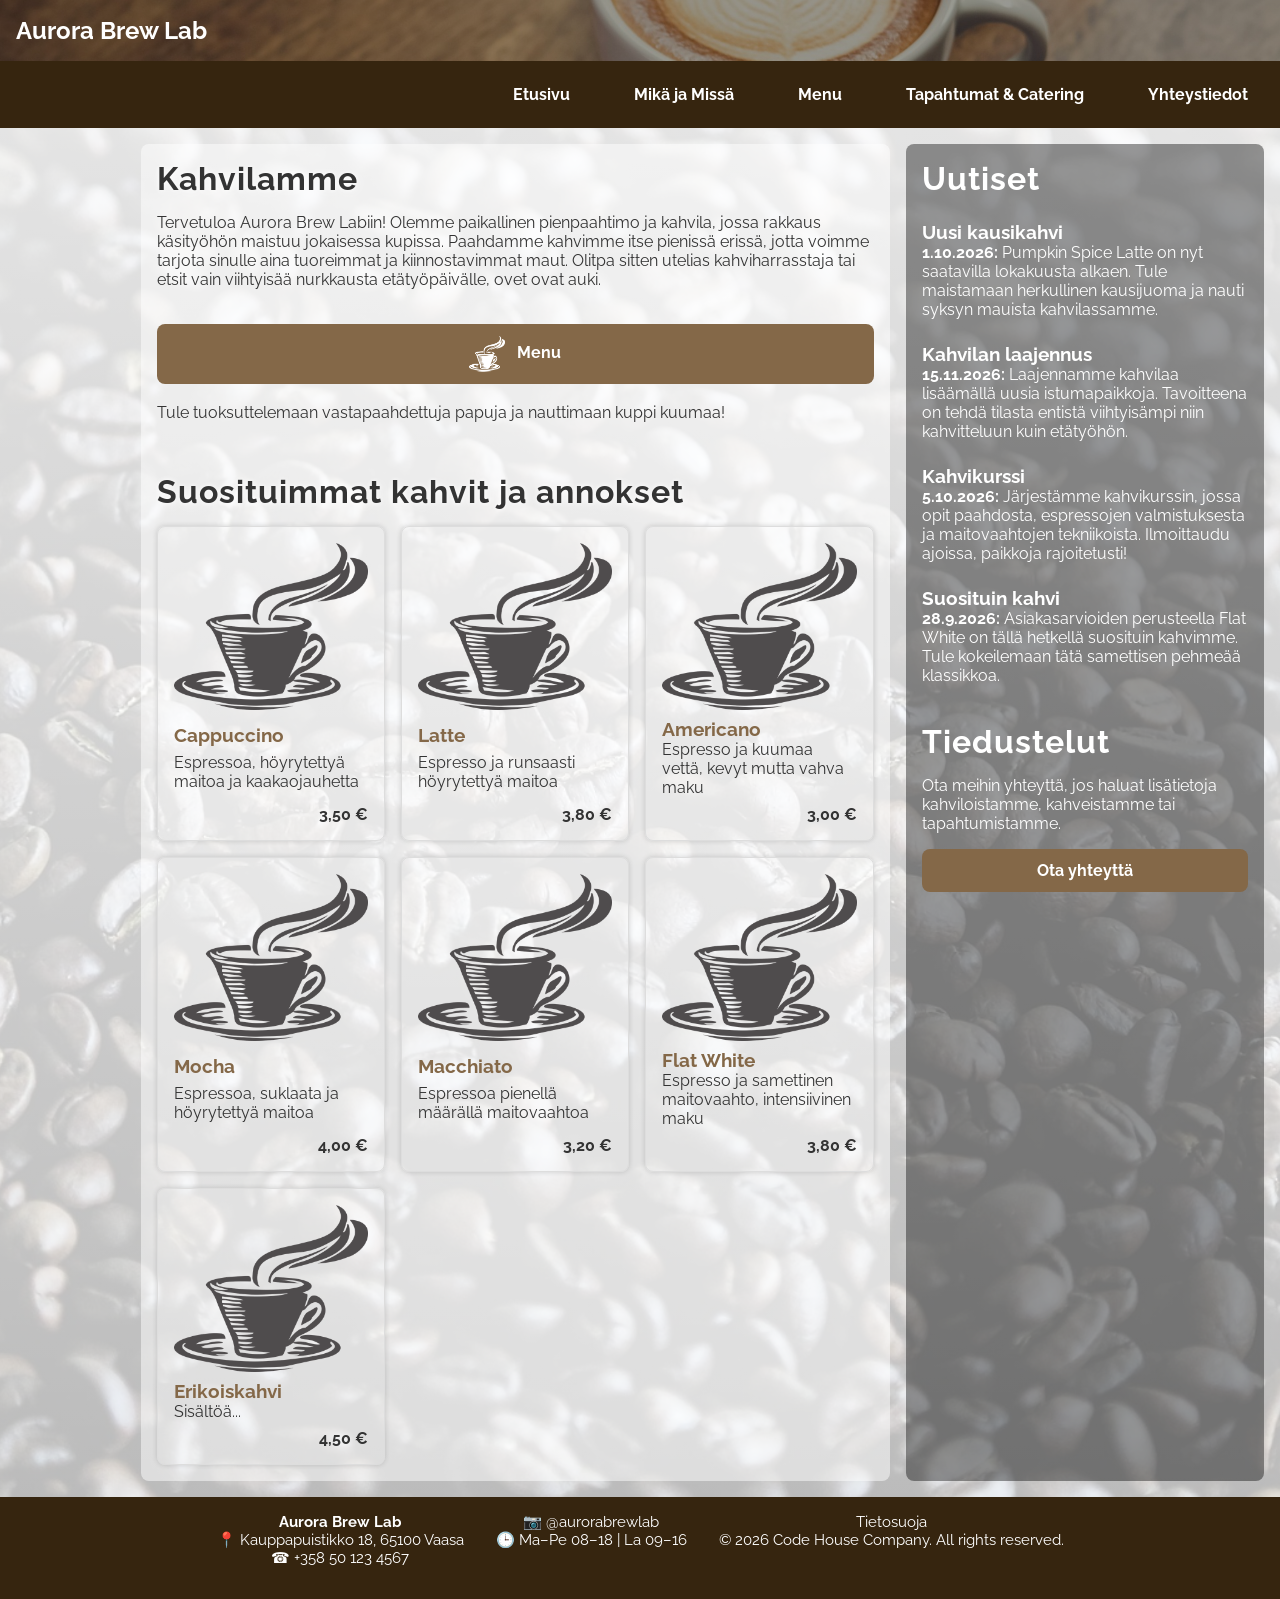
==== index.html @ 969143ee "First commit" ====
<!doctype html>
<html lang="fi">
  <head>
    <meta charset="UTF-8" />
    <meta name="viewport" content="width=device-width, initial-scale=1.0" />
    <title>Aurora Brew</title>
    <link rel="stylesheet" href="css/styles.css" />
    <link rel="icon" href="images/favicon.ico" type="image/x-icon" />
  </head>

  <body>
    <header id="header"></header>

    <main>
      <h2 id="kahvilamme">Kahvilamme</h2>
      <p>
        Tervetuloa Aurora Brew Labiin! Olemme paikallinen pienpaahtimo ja
        kahvila, jossa rakkaus käsityöhön maistuu jokaisessa kupissa. Paahdamme
        kahvimme itse pienissä erissä, jotta voimme tarjota sinulle aina
        tuoreimmat ja kiinnostavimmat maut. Olitpa sitten utelias
        kahviharrasstaja tai etsit vain viihtyisää nurkkausta etätyöpäivälle,
        ovet ovat auki.
      </p>
      <br />
      <a href="menu.html" class="action-btn" aria-label="menu">
        <img src="images/default.png" alt="Coffee image" />
        Menu
      </a>
      <br />
      <p>
        Tule tuoksuttelemaan vastapaahdettuja papuja ja nauttimaan kuppi kuumaa!
      </p>
      <br />
      <section class="program-section">
        <h2 id="suositut">Suosituimmat kahvit ja annokset</h2>

        <div class="card-grid">
          <div class="card">
            <img src="images/default.png" alt="Cappuccino" />
            <h3>Cappuccino</h3>
            <p>Espressoa, höyrytettyä maitoa ja kaakaojauhetta</p>
            <strong class="price">3,50 €</strong>
          </div>

          <div class="card">
            <img src="images/default.png" alt="Latte" />
            <h3>Latte</h3>
            <p>Espresso ja runsaasti höyrytettyä maitoa</p>
            <strong class="price">3,80 €</strong>
          </div>

          <div class="card">
            <img src="images/default.png" alt="Americano" />
            <h3>Americano</h3>
            <p>Espresso ja kuumaa vettä, kevyt mutta vahva maku</p>
            <strong class="price">3,00 €</strong>
          </div>

          <div class="card">
            <img src="images/default.png" alt="Mocha" />
            <h3>Mocha</h3>
            <p>Espressoa, suklaata ja höyrytettyä maitoa</p>
            <strong class="price">4,00 €</strong>
          </div>

          <div class="card">
            <img src="images/default.png" alt="Macchiato" />
            <h3>Macchiato</h3>
            <p>Espressoa pienellä määrällä maitovaahtoa</p>
            <strong class="price">3,20 €</strong>
          </div>

          <div class="card">
            <img src="images/default.png" alt="Flat White" />
            <h3>Flat White</h3>
            <p>Espresso ja samettinen maitovaahto, intensiivinen maku</p>
            <strong class="price">3,80 €</strong>
          </div>

          <div class="card">
            <img src="images/default.png" alt="Special" />
            <h3>Erikoiskahvi</h3>
            <p>Sisältöä...</p>
            <strong class="price">4,50 €</strong>
          </div>
        </div>
      </section>
    </main>

    <aside>
      <h2>Uutiset</h2>

      <ul>
        <li>
          <h3>Uusi kausikahvi</h3>
          <p>
            <strong>1.10.2026:</strong> Pumpkin Spice Latte on nyt saatavilla
            lokakuusta alkaen. Tule maistamaan herkullinen kausijuoma ja nauti
            syksyn mauista kahvilassamme.
          </p>
        </li>
        <li>
          <h3>Kahvilan laajennus</h3>
          <p>
            <strong>15.11.2026:</strong> Laajennamme kahvilaa lisäämällä uusia
            istumapaikkoja. Tavoitteena on tehdä tilasta entistä viihtyisämpi
            niin kahvitteluun kuin etätyöhön.
          </p>
        </li>
        <li>
          <h3>Kahvikurssi</h3>
          <p>
            <strong>5.10.2026:</strong> Järjestämme kahvikurssin, jossa opit
            paahdosta, espressojen valmistuksesta ja maitovaahtojen
            tekniikoista. Ilmoittaudu ajoissa, paikkoja rajoitetusti!
          </p>
        </li>
        <li>
          <h3>Suosituin kahvi</h3>
          <p>
            <strong>28.9.2026:</strong> Asiakasarvioiden perusteella Flat White
            on tällä hetkellä suosituin kahvimme. Tule kokeilemaan tätä
            samettisen pehmeää klassikkoa.
          </p>
        </li>
      </ul>
      <br />
      <br />

      <h2>Tiedustelut</h2>
      <p>
        Ota meihin yhteyttä, jos haluat lisätietoja kahviloistamme, kahveistamme
        tai tapahtumistamme.
      </p>

      <a href="contact.html" class="action-btn" aria-label="menu">
        Ota yhteyttä
      </a>
    </aside>

    <footer id="footer"></footer>
    <script src="js/components.js"></script>
  </body>
</html>
---- css/styles.css ----
@import url("https://fonts.googleapis.com/css2?family=Outfit:wght@100..900&family=Raleway:ital,wght@0,100..900;1,100..900&family=Roboto:ital,wght@0,100..900;1,100..900&display=swap");
@import url("header.css");
@import url("footer.css");
@import url("form.css");

:root {
  --theme-color: #846848;
  --cafe-color: #36250f;
}

* {
  margin: 0;
  padding: 0;
  box-sizing: border-box;
}

body {
  font-family: "Raleway", sans-serif;
  min-height: 100vh;
  display: grid;
  grid-template-areas:
    "header"
    "main"
    "aside"
    "footer";
  grid-template-columns: 1fr;
  gap: 1rem;
  padding: 0;
  background:
    linear-gradient(rgba(255, 255, 255, 0.9), rgba(255, 255, 255, 0.7)),
    url("../images/bg.jpg") center/cover no-repeat;
  color: white;
}

h1 a {
  text-decoration: none;
  color: inherit;
}

h2 {
  font-size: 2rem;
  font-weight: 700;
  letter-spacing: 1px;
  margin-bottom: 1rem;
  color: #333;
  text-shadow:
    0 0 5px rgba(255, 255, 255, 1),
    2px 2px 12px rgba(255, 255, 255, 0.7);
}

aside h2 {
  font-size: 2rem;
  font-weight: 700;
  letter-spacing: 1px;
  margin-bottom: 1rem;
  color: white;
  text-shadow: none;
}

main {
  grid-area: main;
  background-color: rgba(255, 255, 255, 0.5);
  padding: 1rem;
  color: #333;
}

aside {
  margin: 0 1rem 0 0;
  padding: 1rem;
  grid-area: aside;
  background-color: rgba(0, 0, 0, 0.4);
}

aside h3 {
  margin-top: 1.5rem;
}

main,
aside {
  border-radius: 0.5rem;
}

aside ul,
main ul {
  list-style: none;
}

.event-img {
  width: 100%;
  margin-top: 1rem;
}

.action-btn {
  display: block;
  width: 100%;
  margin-top: 1rem;
  padding: 0.75rem;
  background-color: var(--theme-color);
  text-decoration: none;
  color: white;
  border: none;
  border-radius: 0.5rem;
  text-align: center;
  font-weight: bold;
  cursor: pointer;
}

.action-btn:hover {
  opacity: 0.85;
}

.action-btn img {
  width: 36px;
  height: 36px;
  vertical-align: middle;
  margin-right: 0.5rem;
  filter: brightness(0) invert(1);
}

.program-section {
  margin-top: 2rem;
}

.card-grid {
  display: grid;
  grid-template-columns: repeat(auto-fit, minmax(180px, 1fr));
  gap: 1rem;
}

.card {
  display: flex;
  flex-direction: column;
  justify-content: space-between;
  border: 1px solid #ddd;
  padding: 1rem;
  border-radius: 0.5rem;
  box-shadow: 0 0 5px rgb(51, 51, 51, 0.2);
  transition:
    transform 0.1s ease,
    box-shadow 0.1s ease;
}

.card h3 {
  color: var(--theme-color);
}

.card img {
  width: 100%;
  height: auto;
  object-fit: cover;
  border-radius: 0.5rem;
  margin-bottom: 0.5rem;
  display: block;
}

.price {
  text-align: right;
  font-size: 1rem;
  color: #333;
  margin-top: 0.5rem;
}

.service-grid {
  display: flex;
  flex-direction: column;
  gap: 1rem;
}

.service-card {
  display: flex;
  flex-direction: row;
  align-items: center;
  background-color: #fff;
  border-radius: 0.5rem;
  overflow: hidden;
  box-shadow: 0 2px 6px rgba(0, 0, 0, 0.15);
}

.service-text {
  padding: 1rem;
  flex: 1;
}

.service-card img {
  padding: 1rem;
  width: 200px;
  height: auto;
  object-fit: cover;
}

@media (min-width: 768px) {
  body {
    grid-template-areas:
      "header header header"
      "nav main aside"
      "footer footer footer";
    grid-template-columns: 1fr 6fr 3fr;
    grid-template-rows: auto 1fr auto;
  }

  header nav {
    position: static;
    width: auto;
    opacity: 1 !important;
    transform: none !important;
    pointer-events: auto !important;
    display: block !important;
  }

  nav ul {
    flex-direction: row;
    justify-content: flex-end;
    gap: 2rem;
  }

  nav li {
    border: none;
    margin: 0;
    padding: 0;
    background-color: transparent;
  }

  .menu-button,
  .closeMenuBtn {
    display: none;
  }
}

.coffee-header,
.food-header {
  position: relative;
  width: 100%;
  height: 150px;
  margin: 1rem 0;
  border-radius: 0.5rem;
  display: flex;
  align-items: center;
  justify-content: center;
  text-align: center;
}

.coffee-header {
  background:
    linear-gradient(rgba(0, 0, 0, 0.4), rgba(0, 0, 0, 0.4)),
    url("../images/coffee_menu.jpg") bottom/cover no-repeat;
  box-shadow: 0 -12px 20px rgba(0, 0, 0, 0.2);
}

.food-header {
  margin-top: 7rem;
  background:
    linear-gradient(rgba(0, 0, 0, 0.4), rgba(0, 0, 0, 0.4)),
    url("../images/food_menu.jpg") center/cover no-repeat;
  box-shadow: 0 -12px 20px rgba(0, 0, 0, 0.2);
}

.coffee-header h2,
.food-header h2 {
  position: relative;
  color: white;
  font-size: clamp(2rem, 5vw, 3rem);
  text-shadow: 2px 2px 8px rgba(0, 0, 0, 0.7);
  margin: 0;
}

@media (max-width: 768px) {
  h2 {
    font-size: 2.2rem;
  }

  p,
  ul {
    font-size: 1.2rem;
  }

  .action-btn {
    font-size: 1.1rem;
    padding: 1rem 0.75rem;
  }

  aside {
    margin: 1rem;
    color: white;
  }

  main {
    border-radius: 0;
  }

  .service-card {
    flex-direction: column-reverse;
  }

  .service-card img {
    width: 100%;
    border-left: none;
    border-top: 1px solid #ddd;
  }
}
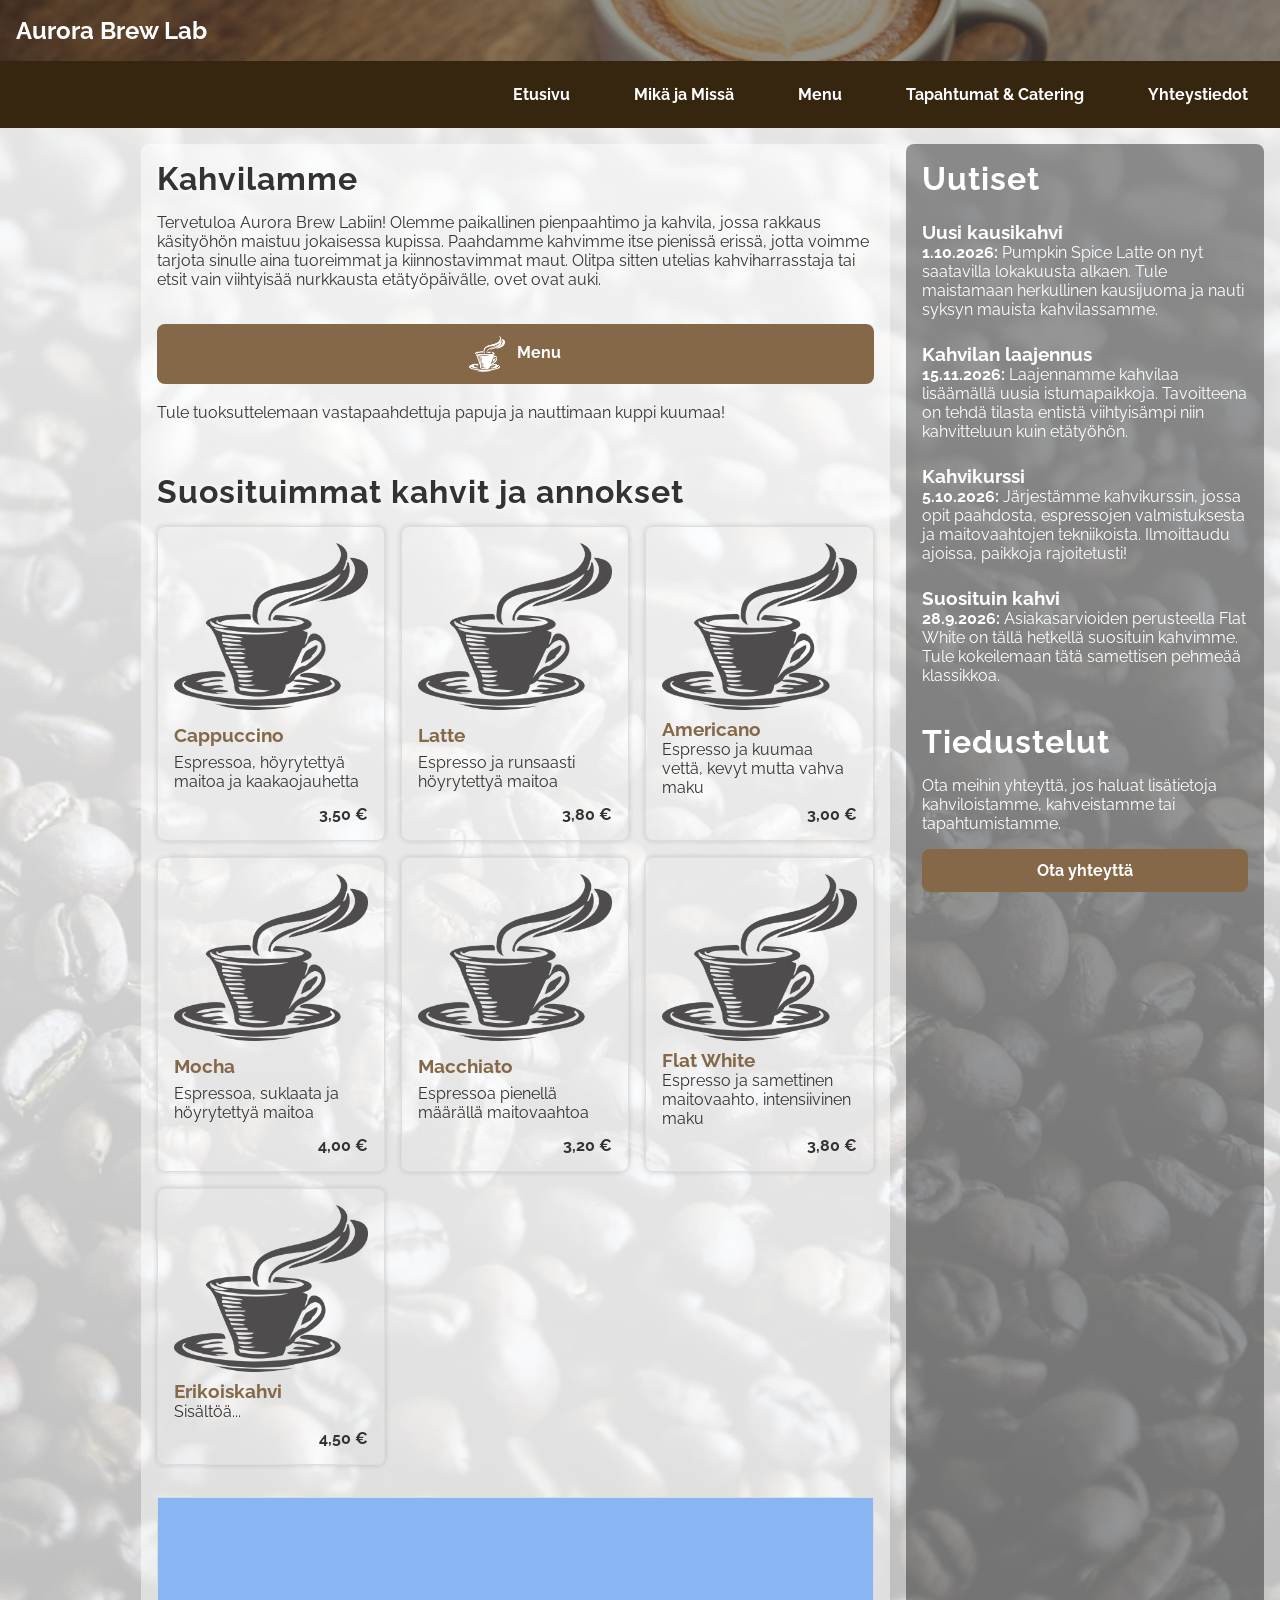
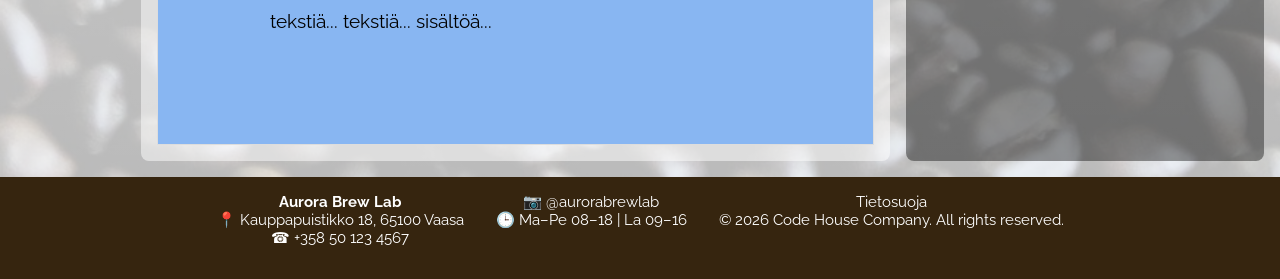
==== commit a102e8d1: "Tyhjät tekstikentät merkattu" ====
--- a/index.html
+++ b/index.html
@@ -85,6 +85,7 @@
           </div>
         </div>
       </section>
+      <div class="empty">tekstiä... tekstiä... sisältöä...</div>
     </main>
 
     <aside>
--- a/css/styles.css
+++ b/css/styles.css
@@ -263,6 +263,15 @@
   margin: 0;
 }
 
+.empty {
+  margin-top: 2rem;
+  padding: 7rem;
+  border: 1px solid #dddddd;
+  color: black;
+  font-size: larger;
+  background-color: rgb(136, 182, 242);
+}
+
 @media (max-width: 768px) {
   h2 {
     font-size: 2.2rem;
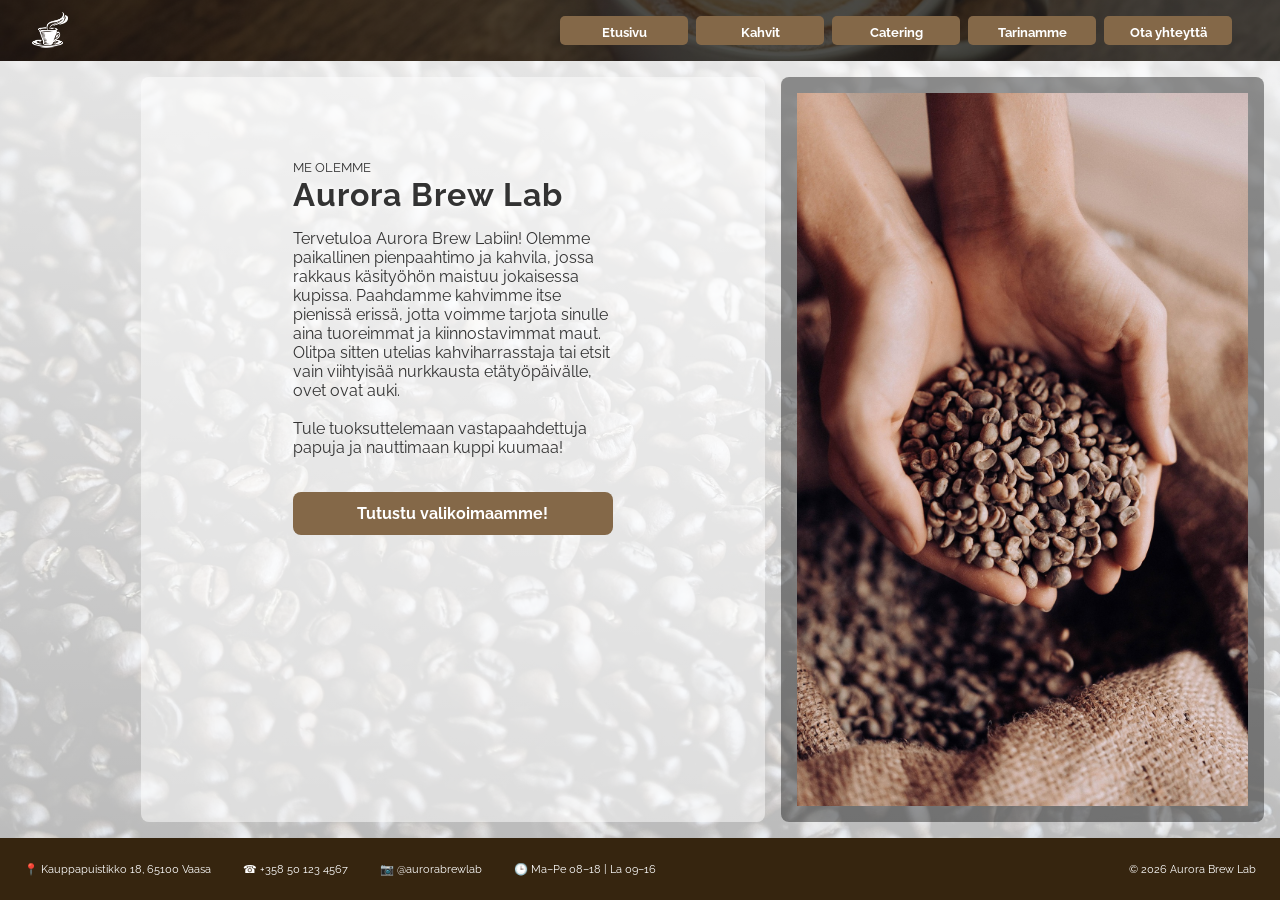
==== commit f203b5f3: "Asettelu muutettu vastaamaan Wireframe suunnitelmaa" ====
--- a/index.html
+++ b/index.html
@@ -12,132 +12,31 @@
     <header id="header"></header>
 
     <main>
-      <h2 id="kahvilamme">Kahvilamme</h2>
-      <p>
-        Tervetuloa Aurora Brew Labiin! Olemme paikallinen pienpaahtimo ja
-        kahvila, jossa rakkaus käsityöhön maistuu jokaisessa kupissa. Paahdamme
-        kahvimme itse pienissä erissä, jotta voimme tarjota sinulle aina
-        tuoreimmat ja kiinnostavimmat maut. Olitpa sitten utelias
-        kahviharrasstaja tai etsit vain viihtyisää nurkkausta etätyöpäivälle,
-        ovet ovat auki.
-      </p>
-      <br />
-      <a href="menu.html" class="action-btn" aria-label="menu">
-        <img src="images/default.png" alt="Coffee image" />
-        Menu
-      </a>
-      <br />
-      <p>
-        Tule tuoksuttelemaan vastapaahdettuja papuja ja nauttimaan kuppi kuumaa!
-      </p>
-      <br />
-      <section class="program-section">
-        <h2 id="suositut">Suosituimmat kahvit ja annokset</h2>
-
-        <div class="card-grid">
-          <div class="card">
-            <img src="images/default.png" alt="Cappuccino" />
-            <h3>Cappuccino</h3>
-            <p>Espressoa, höyrytettyä maitoa ja kaakaojauhetta</p>
-            <strong class="price">3,50 €</strong>
-          </div>
-
-          <div class="card">
-            <img src="images/default.png" alt="Latte" />
-            <h3>Latte</h3>
-            <p>Espresso ja runsaasti höyrytettyä maitoa</p>
-            <strong class="price">3,80 €</strong>
-          </div>
-
-          <div class="card">
-            <img src="images/default.png" alt="Americano" />
-            <h3>Americano</h3>
-            <p>Espresso ja kuumaa vettä, kevyt mutta vahva maku</p>
-            <strong class="price">3,00 €</strong>
-          </div>
-
-          <div class="card">
-            <img src="images/default.png" alt="Mocha" />
-            <h3>Mocha</h3>
-            <p>Espressoa, suklaata ja höyrytettyä maitoa</p>
-            <strong class="price">4,00 €</strong>
-          </div>
-
-          <div class="card">
-            <img src="images/default.png" alt="Macchiato" />
-            <h3>Macchiato</h3>
-            <p>Espressoa pienellä määrällä maitovaahtoa</p>
-            <strong class="price">3,20 €</strong>
-          </div>
-
-          <div class="card">
-            <img src="images/default.png" alt="Flat White" />
-            <h3>Flat White</h3>
-            <p>Espresso ja samettinen maitovaahto, intensiivinen maku</p>
-            <strong class="price">3,80 €</strong>
-          </div>
-
-          <div class="card">
-            <img src="images/default.png" alt="Special" />
-            <h3>Erikoiskahvi</h3>
-            <p>Sisältöä...</p>
-            <strong class="price">4,50 €</strong>
-          </div>
-        </div>
-      </section>
-      <div class="empty">tekstiä... tekstiä... sisältöä...</div>
+      <div class="first-main-section">
+        <small>ME OLEMME</small>
+        <h2 id="kahvilamme">Aurora Brew Lab</h2>
+        <p>
+          Tervetuloa Aurora Brew Labiin! Olemme paikallinen pienpaahtimo ja
+          kahvila, jossa rakkaus käsityöhön maistuu jokaisessa kupissa.
+          Paahdamme kahvimme itse pienissä erissä, jotta voimme tarjota sinulle
+          aina tuoreimmat ja kiinnostavimmat maut. Olitpa sitten utelias
+          kahviharrasstaja tai etsit vain viihtyisää nurkkausta etätyöpäivälle,
+          ovet ovat auki.
+        </p>
+        <br />
+        <p>
+          Tule tuoksuttelemaan vastapaahdettuja papuja ja nauttimaan kuppi
+          kuumaa!
+        </p>
+        <br />
+        <a href="menu.html" class="action-btn" aria-label="menu">
+          Tutustu valikoimaamme!
+        </a>
+        <br />
+      </div>
     </main>
 
-    <aside>
-      <h2>Uutiset</h2>
-
-      <ul>
-        <li>
-          <h3>Uusi kausikahvi</h3>
-          <p>
-            <strong>1.10.2026:</strong> Pumpkin Spice Latte on nyt saatavilla
-            lokakuusta alkaen. Tule maistamaan herkullinen kausijuoma ja nauti
-            syksyn mauista kahvilassamme.
-          </p>
-        </li>
-        <li>
-          <h3>Kahvilan laajennus</h3>
-          <p>
-            <strong>15.11.2026:</strong> Laajennamme kahvilaa lisäämällä uusia
-            istumapaikkoja. Tavoitteena on tehdä tilasta entistä viihtyisämpi
-            niin kahvitteluun kuin etätyöhön.
-          </p>
-        </li>
-        <li>
-          <h3>Kahvikurssi</h3>
-          <p>
-            <strong>5.10.2026:</strong> Järjestämme kahvikurssin, jossa opit
-            paahdosta, espressojen valmistuksesta ja maitovaahtojen
-            tekniikoista. Ilmoittaudu ajoissa, paikkoja rajoitetusti!
-          </p>
-        </li>
-        <li>
-          <h3>Suosituin kahvi</h3>
-          <p>
-            <strong>28.9.2026:</strong> Asiakasarvioiden perusteella Flat White
-            on tällä hetkellä suosituin kahvimme. Tule kokeilemaan tätä
-            samettisen pehmeää klassikkoa.
-          </p>
-        </li>
-      </ul>
-      <br />
-      <br />
-
-      <h2>Tiedustelut</h2>
-      <p>
-        Ota meihin yhteyttä, jos haluat lisätietoja kahviloistamme, kahveistamme
-        tai tapahtumistamme.
-      </p>
-
-      <a href="contact.html" class="action-btn" aria-label="menu">
-        Ota yhteyttä
-      </a>
-    </aside>
+    <aside><img src="images/coffee-beans.jpg" alt="coffee beans" /></aside>
 
     <footer id="footer"></footer>
     <script src="js/components.js"></script>
--- a/css/styles.css
+++ b/css/styles.css
@@ -64,6 +64,12 @@
   color: #333;
 }
 
+.first-main-section {
+  width: 320px;
+  margin: auto;
+  padding-top: 4rem;
+}
+
 aside {
   margin: 0 1rem 0 0;
   padding: 1rem;
@@ -73,6 +79,12 @@
 
 aside h3 {
   margin-top: 1.5rem;
+}
+
+aside img {
+  width: 100%;
+  height: 100%;
+  object-fit: cover;
 }
 
 main,
@@ -109,7 +121,7 @@
   opacity: 0.85;
 }
 
-.action-btn img {
+.cofe-white-img {
   width: 36px;
   height: 36px;
   vertical-align: middle;
@@ -117,7 +129,7 @@
   filter: brightness(0) invert(1);
 }
 
-.program-section {
+.first-section {
   margin-top: 2rem;
 }
 
@@ -186,6 +198,52 @@
   width: 200px;
   height: auto;
   object-fit: cover;
+}
+
+.coffee-header,
+.food-header {
+  position: relative;
+  width: 100%;
+  height: 150px;
+  margin: 1rem 0;
+  border-radius: 0.5rem;
+  display: flex;
+  align-items: center;
+  justify-content: center;
+  text-align: center;
+}
+
+.coffee-header {
+  background:
+    linear-gradient(rgba(0, 0, 0, 0.4), rgba(0, 0, 0, 0.4)),
+    url("../images/coffee_menu.jpg") bottom/cover no-repeat;
+  box-shadow: 0 -12px 20px rgba(0, 0, 0, 0.2);
+}
+
+.food-header {
+  margin-top: 7rem;
+  background:
+    linear-gradient(rgba(0, 0, 0, 0.4), rgba(0, 0, 0, 0.4)),
+    url("../images/food_menu.jpg") center/cover no-repeat;
+  box-shadow: 0 -12px 20px rgba(0, 0, 0, 0.2);
+}
+
+.coffee-header h2,
+.food-header h2 {
+  position: relative;
+  color: white;
+  font-size: clamp(2rem, 5vw, 3rem);
+  text-shadow: 2px 2px 8px rgba(0, 0, 0, 0.7);
+  margin: 0;
+}
+
+.empty {
+  margin-top: 2rem;
+  padding: 7rem;
+  border: 1px solid #dddddd;
+  color: black;
+  font-size: larger;
+  background-color: rgb(136, 182, 242);
 }
 
 @media (min-width: 768px) {
@@ -194,7 +252,7 @@
       "header header header"
       "nav main aside"
       "footer footer footer";
-    grid-template-columns: 1fr 6fr 3fr;
+    grid-template-columns: 1fr 5fr 4fr;
     grid-template-rows: auto 1fr auto;
   }
 
@@ -207,13 +265,18 @@
     display: block !important;
   }
 
+  .header-title-line nav {
+    background-color: transparent;
+  }
+
   nav ul {
     flex-direction: row;
     justify-content: flex-end;
-    gap: 2rem;
+    gap: 0.5rem;
   }
 
   nav li {
+    height: 1.8rem;
     border: none;
     margin: 0;
     padding: 0;
@@ -226,52 +289,6 @@
   }
 }
 
-.coffee-header,
-.food-header {
-  position: relative;
-  width: 100%;
-  height: 150px;
-  margin: 1rem 0;
-  border-radius: 0.5rem;
-  display: flex;
-  align-items: center;
-  justify-content: center;
-  text-align: center;
-}
-
-.coffee-header {
-  background:
-    linear-gradient(rgba(0, 0, 0, 0.4), rgba(0, 0, 0, 0.4)),
-    url("../images/coffee_menu.jpg") bottom/cover no-repeat;
-  box-shadow: 0 -12px 20px rgba(0, 0, 0, 0.2);
-}
-
-.food-header {
-  margin-top: 7rem;
-  background:
-    linear-gradient(rgba(0, 0, 0, 0.4), rgba(0, 0, 0, 0.4)),
-    url("../images/food_menu.jpg") center/cover no-repeat;
-  box-shadow: 0 -12px 20px rgba(0, 0, 0, 0.2);
-}
-
-.coffee-header h2,
-.food-header h2 {
-  position: relative;
-  color: white;
-  font-size: clamp(2rem, 5vw, 3rem);
-  text-shadow: 2px 2px 8px rgba(0, 0, 0, 0.7);
-  margin: 0;
-}
-
-.empty {
-  margin-top: 2rem;
-  padding: 7rem;
-  border: 1px solid #dddddd;
-  color: black;
-  font-size: larger;
-  background-color: rgb(136, 182, 242);
-}
-
 @media (max-width: 768px) {
   h2 {
     font-size: 2.2rem;
